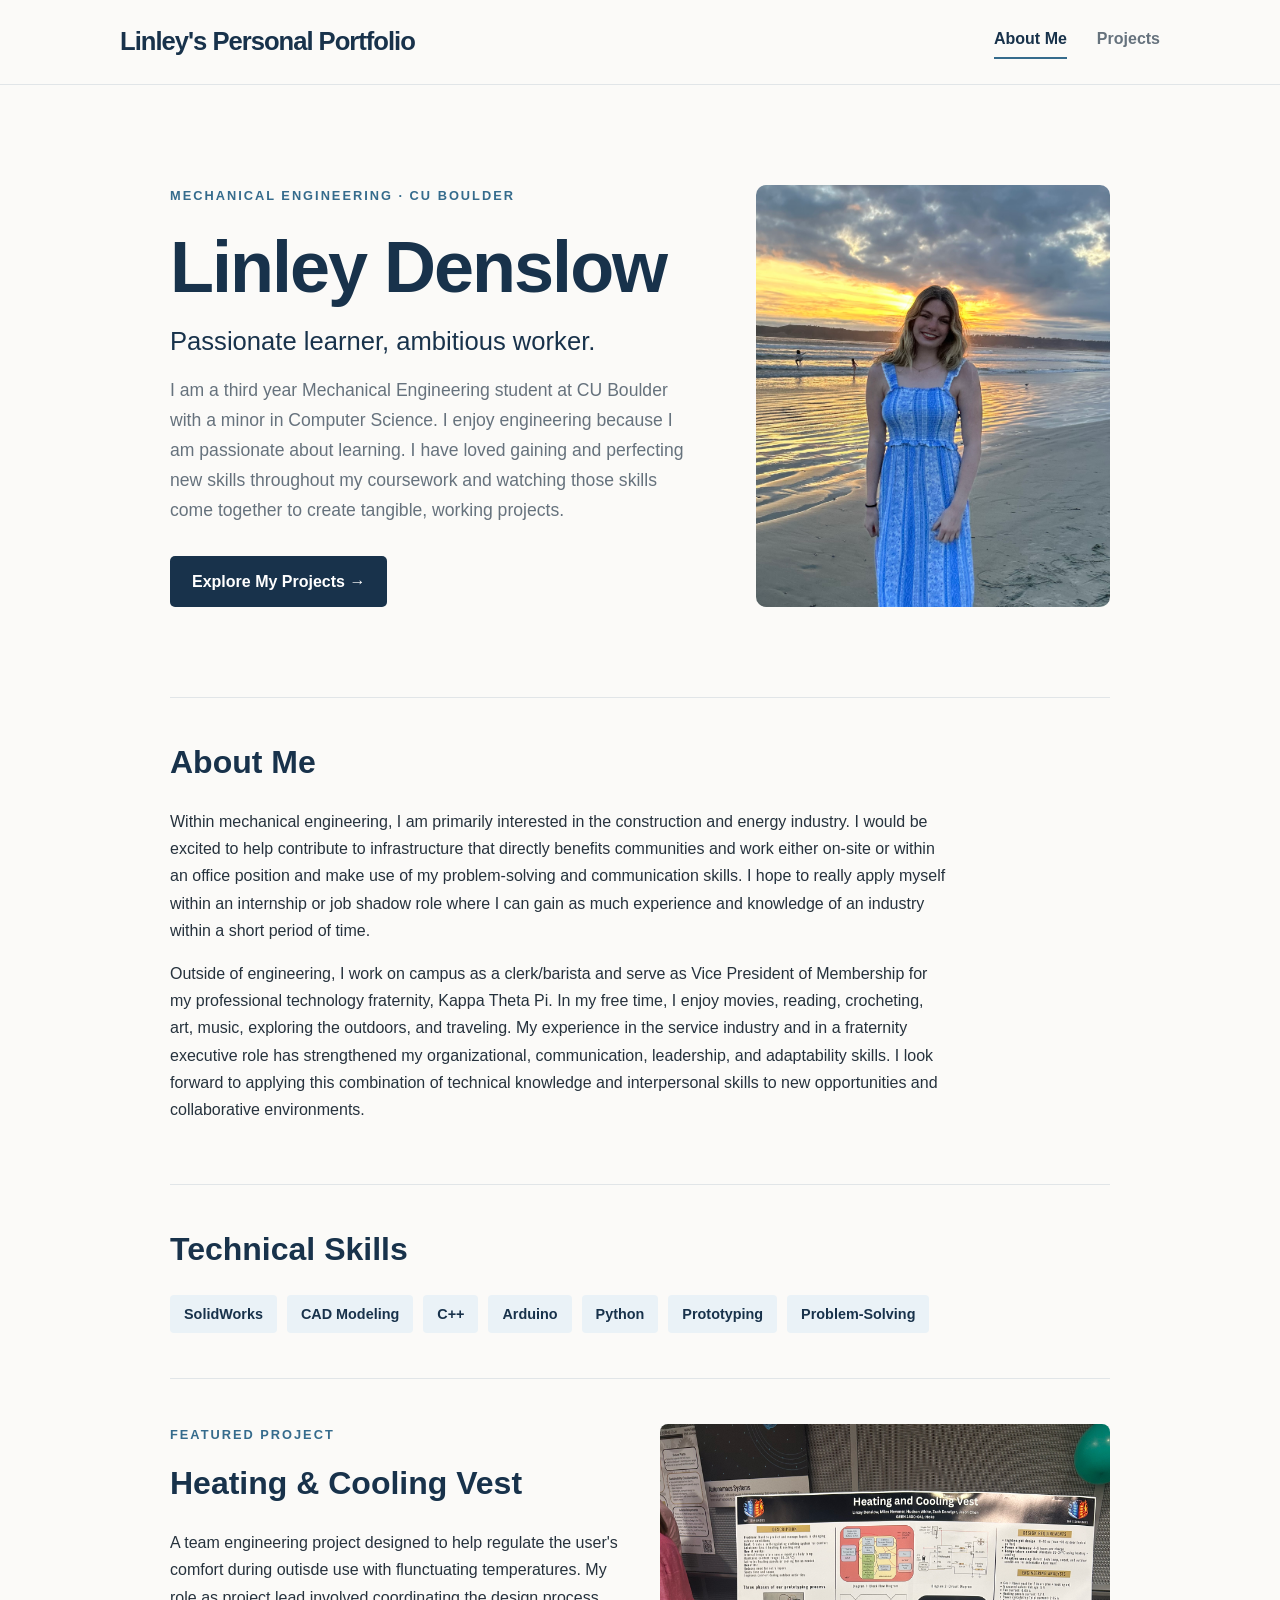
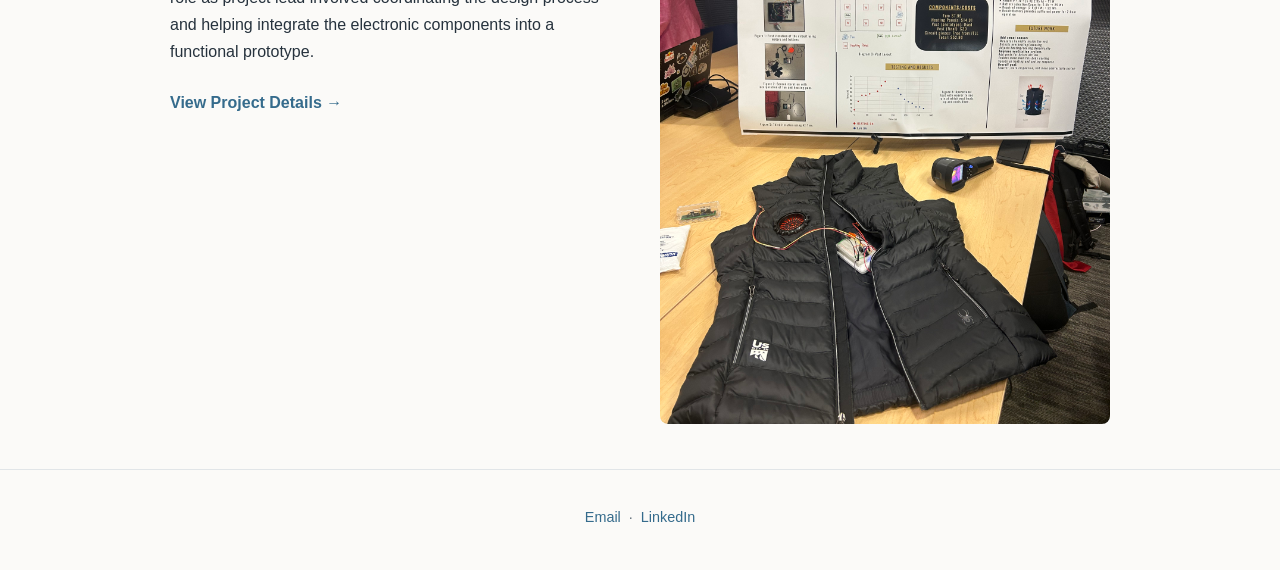
==== index.html @ 8eb17eba "Add files via upload Add personal portfolio website" ====
<!DOCTYPE html>
<html lang="en">
<head>
    <meta charset="UTF-8">
    <meta name="viewport" content="width=device-width, initial-scale=1.0">
    <title>Linley Denslow | Engineering Portfolio</title>
    <link rel="stylesheet" href="style.css">
</head>

<body>

    <header>
        <nav class="navbar">
            <a href="index.html" class="logo">Linley's Personal Portfolio</a>

            <div class="nav-links">
                <a href="index.html" class="active">About Me</a>
                <a href="projects.html">Projects</a>
            </div>
        </nav>
    </header>

    <main>
        <section class="hero">

            <div class="hero-content">

                <p class="eyebrow">MECHANICAL ENGINEERING · CU BOULDER</p>

                <h1>Linley Denslow</h1>

                <h2>Passionate learner, ambitious worker.</h2>

                <p class="hero-text">
                    I am a third year Mechanical Engineering student at CU Boulder
                    with a minor in Computer Science. I enjoy engineering because
                    I am passionate about learning. I have loved gaining and
                    perfecting new skills throughout my coursework and watching
                    those skills come together to create tangible, working projects.
                </p>

                <a href="projects.html" class="button">Explore My Projects →</a>

            </div>

            <div class="hero-photo">
                <img src="images/linley.jpg" alt="Portrait of Linley Denslow">
            </div>
            
        </section>

        <section class="section">
            <h2>About Me</h2>

            <p>
                Within mechanical engineering, I am primarily interested in the construction and energy industry. 
                I would be excited to help contribute to infrastructure that directly benefits communities and 
                work either on-site or within an office position and make use of my problem-solving and 
                communication skills. I hope to really apply myself within an internship or job shadow role 
                where I can gain as much experience and knowledge of an industry within a short period of time.
            </p>

            <p>
                Outside of engineering, I work on campus as a clerk/barista and serve as Vice President of Membership 
                for my professional technology fraternity, Kappa Theta Pi. In my free time, I enjoy movies,
                reading, crocheting, art, music, exploring the outdoors, and traveling. My experience in the service 
                industry and in a fraternity executive role has strengthened my organizational, communication, 
                leadership, and adaptability skills. I look forward to applying this combination of technical 
                knowledge and interpersonal skills to new opportunities and collaborative environments.
            </p>
        </section>

        <section class="section">
            <h2>Technical Skills</h2>

            <div class="skills">
                <span>SolidWorks</span>
                <span>CAD Modeling</span>
                <span>C++</span>
                <span>Arduino</span>
                <span>Python</span>
                <span>Prototyping</span>

                <span>Problem-Solving</span>
            </div>
        </section>

        <section class="section featured">
            <div>
                <p class="eyebrow">FEATURED PROJECT</p>
                <h2>Heating & Cooling Vest</h2>

                <p>
                    A team engineering project designed to help regulate the user's comfort 
                    during outisde use with flunctuating temperatures.
                    My role as project lead involved coordinating the
                    design process and helping integrate the electronic
                    components into a functional prototype.
                </p>

                <a href="projects.html" class="text-link">
                    View Project Details →
                </a>
            </div>

            <img
                src="images/vest-prototype.jpg"
                alt="Prototype of the heating and cooling vest"
                class="featured-image"
            >
        </section>
    </main>

    <footer>
        <p>
            <a href="mailto:linley.denslow@colorado.edu">Email</a>
            &nbsp;·&nbsp;
            <a href="www.linkedin.com/in/linley-denslow" target="_blank"
               rel="noopener noreferrer">LinkedIn</a>
        </p>
    </footer>

</body>
</html>
---- style.css ----
/* ------------------------------
   1. General page styling
------------------------------ */

* {
    box-sizing: border-box;
}

:root {
    --navy: #18324b;
    --blue: #356b8c;
    --light-blue: #eaf2f7;
    --background: #fbfaf8;
    --text: #26323d;
    --muted: #66727d;
    --border: #e1e5e8;
}

html {
    scroll-behavior: smooth;
}

body {
    margin: 0;
    font-family: Arial, Helvetica, sans-serif;
    background: var(--background);
    color: var(--text);
    line-height: 1.7;
}

h1, h2, h3, p {
    margin-top: 0;
}

h1, h2, h3 {
    color: var(--navy);
    line-height: 1.2;
}

h1 {
    font-size: clamp(2.5rem, 6vw, 4.5rem);
    letter-spacing: -2px;
}

h2 {
    font-size: 2rem;
}

h3 {
    font-size: 1.3rem;
}

a {
    color: var(--blue);
    text-decoration: none;
}

a:hover {
    color: var(--navy);
}


/* ------------------------------
   2. Navigation bar
------------------------------ */

header {
    border-bottom: 1px solid var(--border);
    background: var(--background);
}

.navbar {
    max-width: 1100px;
    margin: 0 auto;
    padding: 20px 30px;
    display: flex;
    align-items: center;
    justify-content: space-between;
}

.logo {
    font-size: 1.6rem;
    font-weight: bold;
    color: var(--navy);
    letter-spacing: -1px;
}

.nav-links {
    display: flex;
    gap: 30px;
}

.nav-links a {
    color: var(--muted);
    font-weight: 600;
    padding-bottom: 5px;
}

.nav-links a:hover,
.nav-links a.active {
    color: var(--navy);
    border-bottom: 2px solid var(--blue);
}


/* ------------------------------
   3. Main layout
------------------------------ */

main {
    max-width: 1000px;
    margin: 0 auto;
    padding: 0 30px;
}

.hero {
    padding: 100px 0 90px;
    display: grid;
    grid-template-columns: 1.5fr 1fr;
    gap: 55px;
    align-items: stretch;
}

.hero-content {
    display: flex;
    flex-direction: column;
    align-items: flex-start;
    justify-content: space-between;
}

.hero-photo {
    width: 100%;
    min-height: 380px;
    overflow: hidden;
    border-radius: 10px;
}

.hero-photo img {
    width: 100%;
    height: 100%;
    display: block;
    object-fit: cover;
    object-position: center;
}

.eyebrow {
    color: var(--blue);
    font-size: 0.8rem;
    font-weight: bold;
    letter-spacing: 2px;
    text-transform: uppercase;
    margin-bottom: 18px;
}

.hero h1 {
    margin-bottom: 15px;
}

.hero h2 {
    font-size: 1.6rem;
    font-weight: 500;
    margin-bottom: 20px;
}

.hero-text {
    font-size: 1.1rem;
    color: var(--muted);
    max-width: 680px;
    margin-bottom: 30px;
}


/* ------------------------------
   4. Buttons and links
------------------------------ */

.button {
    display: inline-block;
    background: var(--navy);
    color: white;
    padding: 12px 22px;
    border-radius: 5px;
    font-weight: bold;
    transition: background 0.2s ease;
}

.button:hover {
    background: var(--blue);
    color: white;
}

.text-link {
    display: inline-block;
    font-weight: bold;
    margin-top: 8px;
}


/* ------------------------------
   5. Homepage sections
------------------------------ */

.section {
    padding: 45px 0;
    border-top: 1px solid var(--border);
}

.section p {
    max-width: 780px;
}

.skills {
    display: flex;
    flex-wrap: wrap;
    gap: 10px;
    margin-top: 20px;
}

.skills span {
    display: inline-block;
    background: var(--light-blue);
    color: var(--navy);
    padding: 7px 14px;
    border-radius: 4px;
    font-size: 0.9rem;
    font-weight: 600;
}

.featured {
    display: grid;
    grid-template-columns: 1fr 1fr;
    gap: 40px;
    align-items: stretch;
}

.featured-image {
    width: 100%;
    height: 100%;
    object-fit: contain;
    border-radius: 8px;
    background: var(--light-blue);
}


/* ------------------------------
   6. Projects page heading
------------------------------ */

.page-heading {
    padding: 75px 0 45px;
    max-width: 750px;
}

.page-heading h1 {
    font-size: clamp(2.5rem, 5vw, 3.5rem);
    margin-bottom: 20px;
}

.page-heading > p:last-child {
    color: var(--muted);
    font-size: 1.1rem;
}


/* ------------------------------
   7. Project content
------------------------------ */

.project {
    border-top: 1px solid var(--border);
    padding: 40px 0 70px;
}

.project-heading {
    display: flex;
    flex-direction: column;
    gap: 5px;
    margin-bottom: 30px;
}

.project-heading h2 {
    font-size: 2.4rem;
    margin-bottom: 10px;
}

.project-meta {
    color: var(--muted);
    font-size: 0.9rem;
}

.project-gallery {
    display: grid;
    grid-template-columns: 1fr 1fr;
    gap: 20px;
    margin-bottom: 55px;
}

.project-gallery figure {
    margin: 0;
}

.project-gallery .gallery-large {
    grid-column: 1 / -1;
}

.project-gallery img {
    display: block;
    width: 100%;
    height: 280px;
    object-fit: contain;
    border-radius: 6px;
    background: var(--light-blue);
}

.project-gallery .gallery-large img {
    height: 420px;
}

.project-gallery figcaption {
    font-size: 0.9rem;
    color: var(--muted);
    padding-top: 10px;
}

.project-section {
    max-width: 780px;
    margin-bottom: 40px;
}

/* Skills and Takeaways with team photo */

.skills-takeaways {
    display: grid;
    grid-template-columns: 1fr 1fr;
    gap: 35px;
    align-items: start;
    margin-bottom: 40px;
}

.skills-takeaways .project-section {
    max-width: none;
    margin-bottom: 0;
}

.team-photo {
    width: 100%;
}

.team-photo img {
    display: block;
    width: 100%;
    height: auto;
    border-radius: 8px;
}

.project-section p {
    margin-bottom: 18px;
}

.project-note {
    border-left: 3px solid var(--blue);
    padding: 15px 20px;
    background: var(--light-blue);
    font-size: 0.9rem;
}


/* ------------------------------
   8. Footer
------------------------------ */

footer {
    border-top: 1px solid var(--border);
    text-align: center;
    padding: 35px 20px;
    color: var(--muted);
    font-size: 0.9rem;
}

footer p {
    margin-bottom: 5px;
}


/* ------------------------------
   9. Mobile responsiveness
------------------------------ */

@media (max-width: 650px) {

    .navbar {
        padding: 18px 20px;
    }

    .nav-links {
        gap: 18px;
    }

    main {
        padding: 0 20px;
    }

    .hero {
        padding: 65px 0;
        grid-template-columns: 1fr;
        gap: 35px;
    }

    .hero-content {
        gap: 15px;
    }

    .hero-photo {
        height: 350px;
        min-height: 0;
    }

    .hero-photo img {
        object-fit: cover;
    }

    .section {
        padding: 35px 0;
    }

    .featured {
        grid-template-columns: 1fr;
        gap: 25px;
    }

    .featured-image {
        height: 250px;
    }

    .project-gallery {
        grid-template-columns: 1fr;
    }

    .project-gallery .gallery-large {
        grid-column: auto;
    }

    .project-gallery img,
    .project-gallery .gallery-large img {
        height: auto;
        max-height: 400px;
        object-fit: contain;
    }

    .project-heading h2 {
        font-size: 2rem;
    }

    .skills-takeaways {
        grid-template-columns: 1fr;
        gap: 25px;
    }
}
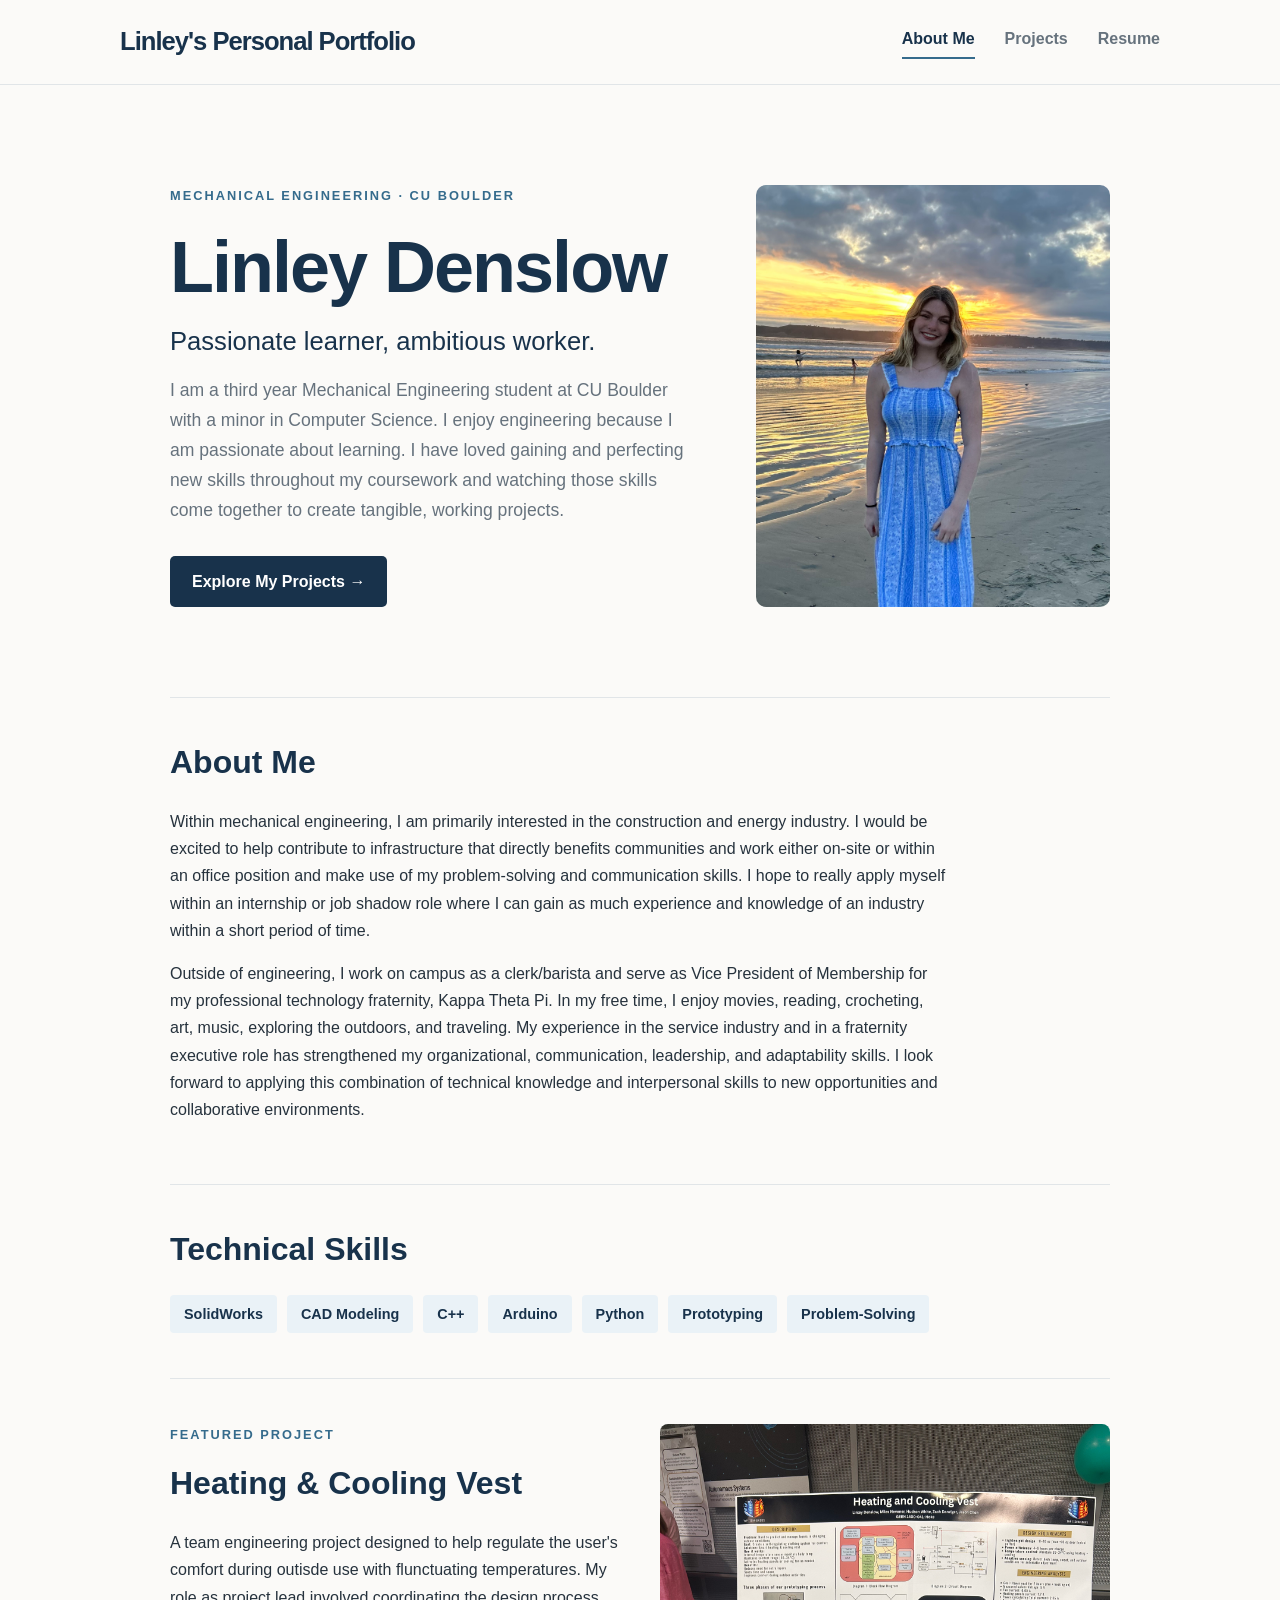
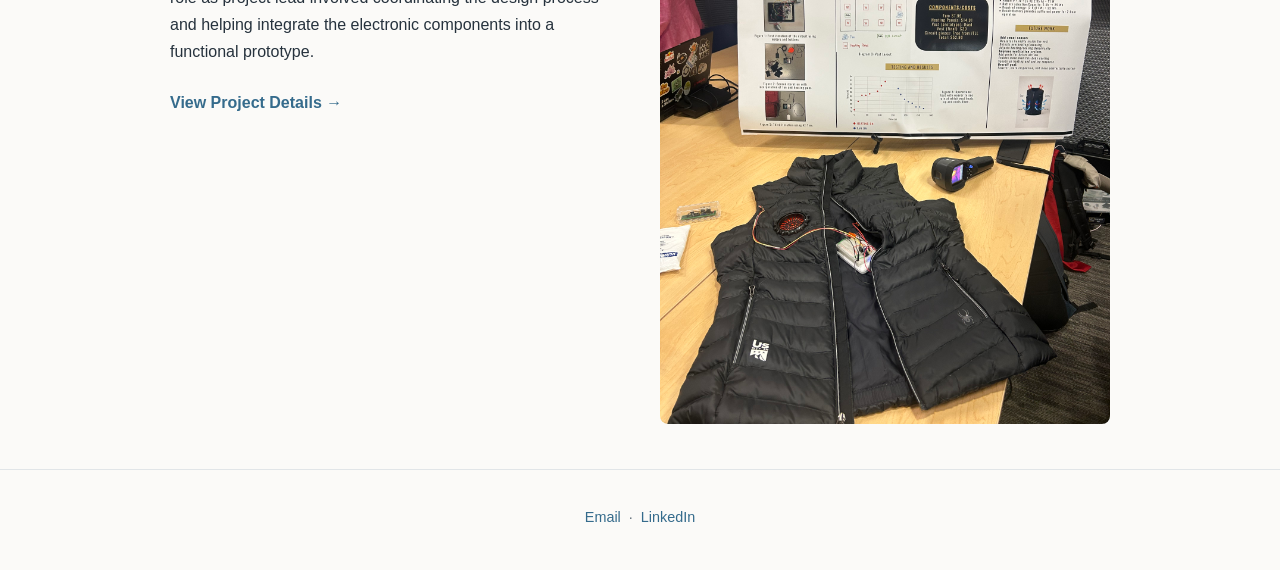
==== commit d5453ebb: "added another project and resume" ====
--- a/index.html
+++ b/index.html
@@ -16,6 +16,7 @@
             <div class="nav-links">
                 <a href="index.html" class="active">About Me</a>
                 <a href="projects.html">Projects</a>
+                <a href="resume.html">Resume</a>
             </div>
         </nav>
     </header>
--- a/style.css
+++ b/style.css
@@ -381,7 +381,6 @@
     margin-bottom: 5px;
 }
 
-
 /* ------------------------------
    9. Mobile responsiveness
 ------------------------------ */
@@ -455,4 +454,33 @@
         grid-template-columns: 1fr;
         gap: 25px;
     }
+}
+
+
+/* ------------------------------
+   10. Resume page
+------------------------------ */
+
+.resume-container {
+    width: 100%;
+    max-width: 900px;
+    margin: 0 auto 70px;
+    background: white;
+}
+
+.resume-viewer {
+    display: block;
+    width: 100%;
+    height: 1500px;
+    border: none;
+}
+
+@media (max-width: 650px) {
+    .resume-container {
+        width: 100%;
+    }
+
+    .resume-viewer {
+        height: 1200px;
+    }
 }
